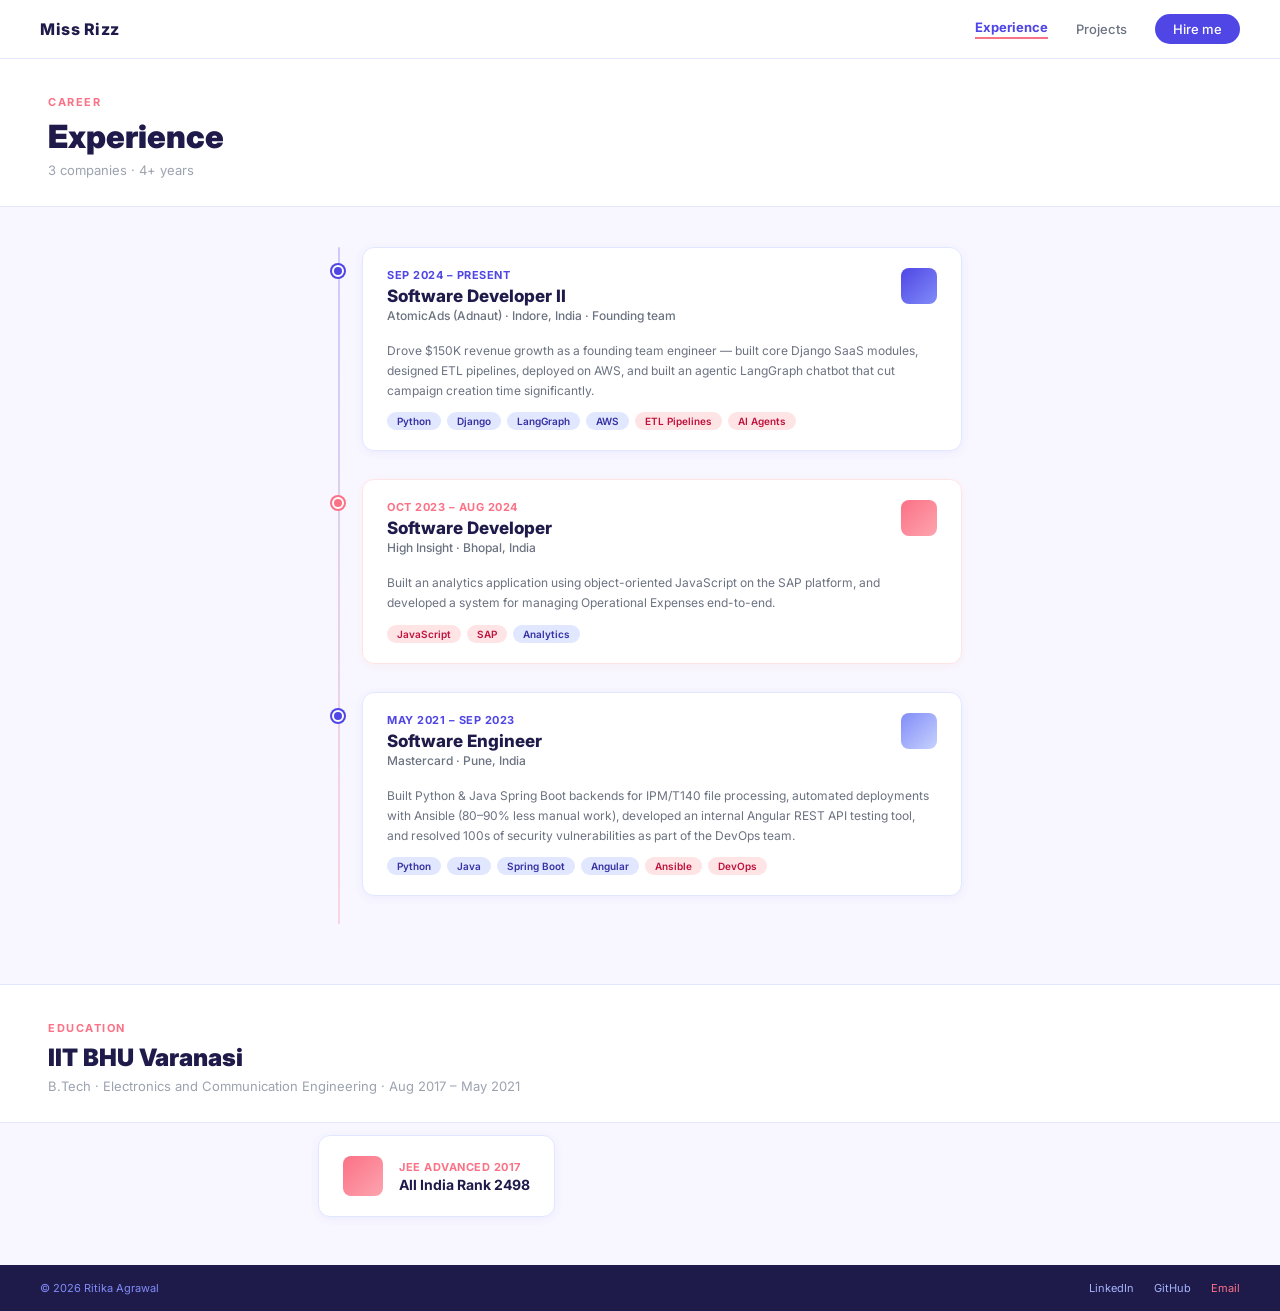
==== experience.html @ 2d6b8230 "Initial portfolio — missrizz.info" ====
<!DOCTYPE html>
<html lang="en">
<head>
  <meta charset="UTF-8" />
  <meta name="viewport" content="width=device-width, initial-scale=1.0" />
  <title>Experience — Ritika Agrawal</title>
  <link rel="preconnect" href="https://fonts.googleapis.com" />
  <link rel="preconnect" href="https://fonts.gstatic.com" crossorigin />
  <link href="https://fonts.googleapis.com/css2?family=Inter:wght@400;500;600;700;800;900&display=swap" rel="stylesheet" />
  <link rel="stylesheet" href="https://unpkg.com/aos@2.3.4/dist/aos.css" />
  <link rel="stylesheet" href="assets/css/style.css" />
</head>
<body>

  <!-- NAV -->
  <nav class="nav">
    <a href="index.html" class="nav-logo">Miss Rizz</a>
    <div class="nav-links">
      <a href="experience.html" class="active">Experience</a>
      <a href="projects.html">Projects</a>
      <a href="mailto:agrawalritika1811@gmail.com" class="btn-hire">Hire me</a>
    </div>
  </nav>

  <!-- PAGE HEADER -->
  <div class="page-header" data-aos="fade-down" data-aos-duration="500">
    <div class="label">Career</div>
    <h1>Experience</h1>
    <p class="subtitle">3 companies · 4+ years</p>
  </div>

  <!-- TIMELINE -->
  <div class="timeline-wrap">
    <div class="timeline-line"></div>

    <!-- AtomicAds -->
    <div class="timeline-entry" data-aos="fade-up" data-aos-duration="500" data-aos-delay="0">
      <div class="timeline-dot-wrap">
        <div class="timeline-dot dot-indigo"></div>
      </div>
      <div class="timeline-card card-indigo">
        <div class="card-header-row">
          <div>
            <div class="card-year year-indigo">Sep 2024 – Present</div>
            <div class="card-title">Software Developer II</div>
            <div class="card-sub">AtomicAds (Adnaut) · Indore, India · Founding team</div>
          </div>
          <div class="card-logo" style="background: linear-gradient(135deg, #4f46e5, #818cf8);"></div>
        </div>
        <p class="card-desc">Drove $150K revenue growth as a founding team engineer — built core Django SaaS modules, designed ETL pipelines, deployed on AWS, and built an agentic LangGraph chatbot that cut campaign creation time significantly.</p>
        <div class="tags">
          <span class="tag tag-indigo">Python</span>
          <span class="tag tag-indigo">Django</span>
          <span class="tag tag-indigo">LangGraph</span>
          <span class="tag tag-indigo">AWS</span>
          <span class="tag tag-coral">ETL Pipelines</span>
          <span class="tag tag-coral">AI Agents</span>
        </div>
      </div>
    </div>

    <!-- High Insight -->
    <div class="timeline-entry" data-aos="fade-up" data-aos-duration="500" data-aos-delay="80">
      <div class="timeline-dot-wrap">
        <div class="timeline-dot dot-coral"></div>
      </div>
      <div class="timeline-card card-coral">
        <div class="card-header-row">
          <div>
            <div class="card-year year-coral">Oct 2023 – Aug 2024</div>
            <div class="card-title">Software Developer</div>
            <div class="card-sub">High Insight · Bhopal, India</div>
          </div>
          <div class="card-logo" style="background: linear-gradient(135deg, #fb7185, #fda4af);"></div>
        </div>
        <p class="card-desc">Built an analytics application using object-oriented JavaScript on the SAP platform, and developed a system for managing Operational Expenses end-to-end.</p>
        <div class="tags">
          <span class="tag tag-coral">JavaScript</span>
          <span class="tag tag-coral">SAP</span>
          <span class="tag tag-indigo">Analytics</span>
        </div>
      </div>
    </div>

    <!-- Mastercard -->
    <div class="timeline-entry fade-1" data-aos="fade-up" data-aos-duration="500" data-aos-delay="160">
      <div class="timeline-dot-wrap">
        <div class="timeline-dot dot-indigo"></div>
      </div>
      <div class="timeline-card card-indigo">
        <div class="card-header-row">
          <div>
            <div class="card-year year-indigo">May 2021 – Sep 2023</div>
            <div class="card-title">Software Engineer</div>
            <div class="card-sub">Mastercard · Pune, India</div>
          </div>
          <div class="card-logo" style="background: linear-gradient(135deg, #818cf8, #c7d2fe);"></div>
        </div>
        <p class="card-desc">Built Python & Java Spring Boot backends for IPM/T140 file processing, automated deployments with Ansible (80–90% less manual work), developed an internal Angular REST API testing tool, and resolved 100s of security vulnerabilities as part of the DevOps team.</p>
        <div class="tags">
          <span class="tag tag-indigo">Python</span>
          <span class="tag tag-indigo">Java</span>
          <span class="tag tag-indigo">Spring Boot</span>
          <span class="tag tag-indigo">Angular</span>
          <span class="tag tag-coral">Ansible</span>
          <span class="tag tag-coral">DevOps</span>
        </div>
      </div>
    </div>

  </div>

  <!-- EDUCATION -->
  <div class="page-header" style="margin-top:0; border-top: 1px solid var(--border);" data-aos="fade-up" data-aos-duration="500">
    <div class="label">Education</div>
    <h1 style="font-size:24px;">IIT BHU Varanasi</h1>
    <p class="subtitle">B.Tech · Electronics and Communication Engineering · Aug 2017 – May 2021</p>
  </div>
  <div style="padding: 12px 48px 48px; max-width: 740px; margin: 0 auto;">
    <div class="timeline-card card-indigo" style="display:inline-flex; gap:16px; align-items:center;" data-aos="fade-up" data-aos-duration="400">
      <div style="background: linear-gradient(135deg,#fb7185,#fda4af); width:40px; height:40px; border-radius:8px; flex-shrink:0;"></div>
      <div>
        <div class="card-year year-coral" style="margin-bottom:2px;">JEE Advanced 2017</div>
        <div style="font-size:14px; font-weight:700; color:var(--indigo-dark);">All India Rank 2498</div>
      </div>
    </div>
  </div>

  <!-- FOOTER -->
  <footer class="footer">
    <span class="footer-copy">© 2026 Ritika Agrawal</span>
    <div class="footer-links">
      <a href="https://www.linkedin.com/in/ms-ritika-agrawal/" target="_blank" rel="noopener">LinkedIn</a>
      <a href="https://github.com/miss-rizz" target="_blank" rel="noopener">GitHub</a>
      <a href="mailto:agrawalritika1811@gmail.com" class="email">Email</a>
    </div>
  </footer>

  <script src="https://unpkg.com/aos@2.3.4/dist/aos.js"></script>
  <script>AOS.init({ once: true });</script>
</body>
</html>
---- assets/css/style.css ----
:root {
  --indigo:       #4f46e5;
  --indigo-dark:  #1e1b4b;
  --indigo-mid:   #818cf8;
  --indigo-light: #e0e7ff;
  --coral:        #fb7185;
  --coral-light:  #ffe4e6;
  --bg:           #f8f7ff;
  --text:         #1e1b4b;
  --muted:        #6b7280;
  --border:       #e0e7ff;
}

*, *::before, *::after { box-sizing: border-box; margin: 0; padding: 0; }

html, body {
  height: 100%;
  font-family: 'Inter', sans-serif;
  background: var(--bg);
  color: var(--text);
  -webkit-font-smoothing: antialiased;
}

a { text-decoration: none; color: inherit; }

/* NAV */
.nav {
  position: sticky;
  top: 0;
  z-index: 100;
  background: #fff;
  border-bottom: 1px solid var(--border);
  padding: 14px 40px;
  display: flex;
  align-items: center;
  justify-content: space-between;
}

.nav-logo {
  font-size: 16px;
  font-weight: 800;
  color: var(--indigo-dark);
  letter-spacing: 0.5px;
}

.nav-links {
  display: flex;
  align-items: center;
  gap: 28px;
}

.nav-links a {
  font-size: 13px;
  font-weight: 500;
  color: var(--muted);
  transition: color 0.2s;
}

.nav-links a:hover { color: var(--indigo); }

.nav-links a.active {
  color: var(--indigo);
  font-weight: 700;
  border-bottom: 2px solid var(--coral);
  padding-bottom: 2px;
}

.btn-hire {
  background: var(--indigo);
  color: #fff !important;
  border-radius: 20px;
  padding: 7px 18px;
  font-size: 12px;
  font-weight: 600;
  transition: opacity 0.2s;
}

.btn-hire:hover { opacity: 0.85; }

/* FOOTER */
.footer {
  background: var(--indigo-dark);
  padding: 16px 40px;
  display: flex;
  align-items: center;
  gap: 16px;
}

.footer-copy {
  font-size: 11px;
  color: var(--indigo-mid);
  flex: 1;
}

.footer-links {
  display: flex;
  gap: 20px;
}

.footer-links a {
  font-size: 11px;
  color: #a5b4fc;
  transition: color 0.2s;
}

.footer-links a:hover { color: #fff; }

.footer-links a.email { color: var(--coral); }
.footer-links a.email:hover { color: #fda4af; }

/* BUTTONS */
.btn-primary {
  display: inline-block;
  background: var(--indigo);
  color: #fff;
  border-radius: 8px;
  padding: 10px 22px;
  font-size: 13px;
  font-weight: 700;
  transition: opacity 0.2s;
}

.btn-primary:hover { opacity: 0.85; }

.btn-outline {
  display: inline-block;
  background: #fff;
  color: var(--indigo);
  border: 2px solid var(--indigo);
  border-radius: 8px;
  padding: 10px 22px;
  font-size: 13px;
  font-weight: 700;
  transition: background 0.2s, color 0.2s;
}

.btn-outline:hover {
  background: var(--indigo);
  color: #fff;
}

/* TIMELINE PAGES */
.page-header {
  background: #fff;
  padding: 36px 48px 28px;
  border-bottom: 1px solid var(--border);
}

.page-header .label {
  font-size: 11px;
  font-weight: 700;
  color: var(--coral);
  letter-spacing: 1.5px;
  margin-bottom: 8px;
  text-transform: uppercase;
}

.page-header h1 {
  font-size: 32px;
  font-weight: 900;
  color: var(--indigo-dark);
  margin-bottom: 6px;
}

.page-header .subtitle {
  font-size: 13px;
  color: #9ca3af;
}

.timeline-wrap {
  max-width: 740px;
  margin: 0 auto;
  padding: 40px 48px 60px;
  position: relative;
}

.timeline-line {
  position: absolute;
  left: 68px;
  top: 40px;
  bottom: 60px;
  width: 2px;
  background: linear-gradient(180deg, var(--indigo), var(--coral));
  opacity: 0.25;
  border-radius: 2px;
}

.timeline-entry {
  display: flex;
  gap: 24px;
  margin-bottom: 28px;
  align-items: flex-start;
}

.timeline-dot-wrap {
  min-width: 20px;
  padding-top: 18px;
  position: relative;
  flex-shrink: 0;
}

.timeline-dot {
  width: 12px;
  height: 12px;
  border-radius: 50%;
  border: 2px solid #fff;
  position: absolute;
  right: -6px;
  top: 18px;
}

.dot-indigo { background: var(--indigo); box-shadow: 0 0 0 2px var(--indigo); }
.dot-coral  { background: var(--coral);  box-shadow: 0 0 0 2px var(--coral);  }

.timeline-card {
  background: #fff;
  border-radius: 12px;
  padding: 20px 24px;
  flex: 1;
  transition: box-shadow 0.2s;
}

.timeline-card:hover { box-shadow: 0 4px 20px rgba(79, 70, 229, 0.12); }

.card-indigo {
  border: 1px solid var(--indigo-light);
  box-shadow: 0 2px 10px rgba(79, 70, 229, 0.07);
}

.card-coral {
  border: 1px solid var(--coral-light);
  box-shadow: 0 2px 10px rgba(251, 113, 133, 0.07);
}

.card-year {
  font-size: 11px;
  font-weight: 700;
  letter-spacing: 0.5px;
  margin-bottom: 4px;
  text-transform: uppercase;
}

.year-indigo { color: var(--indigo); }
.year-coral  { color: var(--coral); }

.card-title {
  font-size: 17px;
  font-weight: 800;
  color: var(--indigo-dark);
  margin-bottom: 2px;
}

.card-sub {
  font-size: 12px;
  color: var(--muted);
  font-weight: 500;
  margin-bottom: 10px;
}

.card-desc {
  font-size: 12px;
  color: var(--muted);
  line-height: 1.65;
  margin-bottom: 12px;
}

.card-header-row {
  display: flex;
  justify-content: space-between;
  align-items: flex-start;
  margin-bottom: 8px;
}

.card-logo {
  width: 36px;
  height: 36px;
  border-radius: 8px;
  flex-shrink: 0;
}

.card-link-btn {
  width: 32px;
  height: 32px;
  border-radius: 8px;
  display: flex;
  align-items: center;
  justify-content: center;
  font-size: 15px;
  flex-shrink: 0;
  transition: opacity 0.2s;
}

.card-link-btn:hover { opacity: 0.7; }

.link-indigo { background: var(--indigo-light); color: var(--indigo); }
.link-coral  { background: var(--coral-light);  color: var(--coral);  }

/* TAGS */
.tags {
  display: flex;
  flex-wrap: wrap;
  gap: 6px;
  margin-top: 10px;
}

.tag {
  border-radius: 12px;
  padding: 3px 10px;
  font-size: 10px;
  font-weight: 600;
}

.tag-indigo { background: var(--indigo-light); color: #3730a3; }
.tag-coral  { background: var(--coral-light);  color: #be123c; }

/* FADED older entries */
.fade-1 { opacity: 0.65; }
.fade-2 { opacity: 0.4;  }

/* RESPONSIVE */
@media (max-width: 768px) {
  .nav { padding: 12px 20px; }
  .nav-links a:not(.btn-hire) { display: none; }

  .timeline-wrap { padding: 28px 20px 48px; }
  .timeline-line { left: 28px; }
  .page-header { padding: 24px 20px 20px; }
  .footer { padding: 14px 20px; }
}
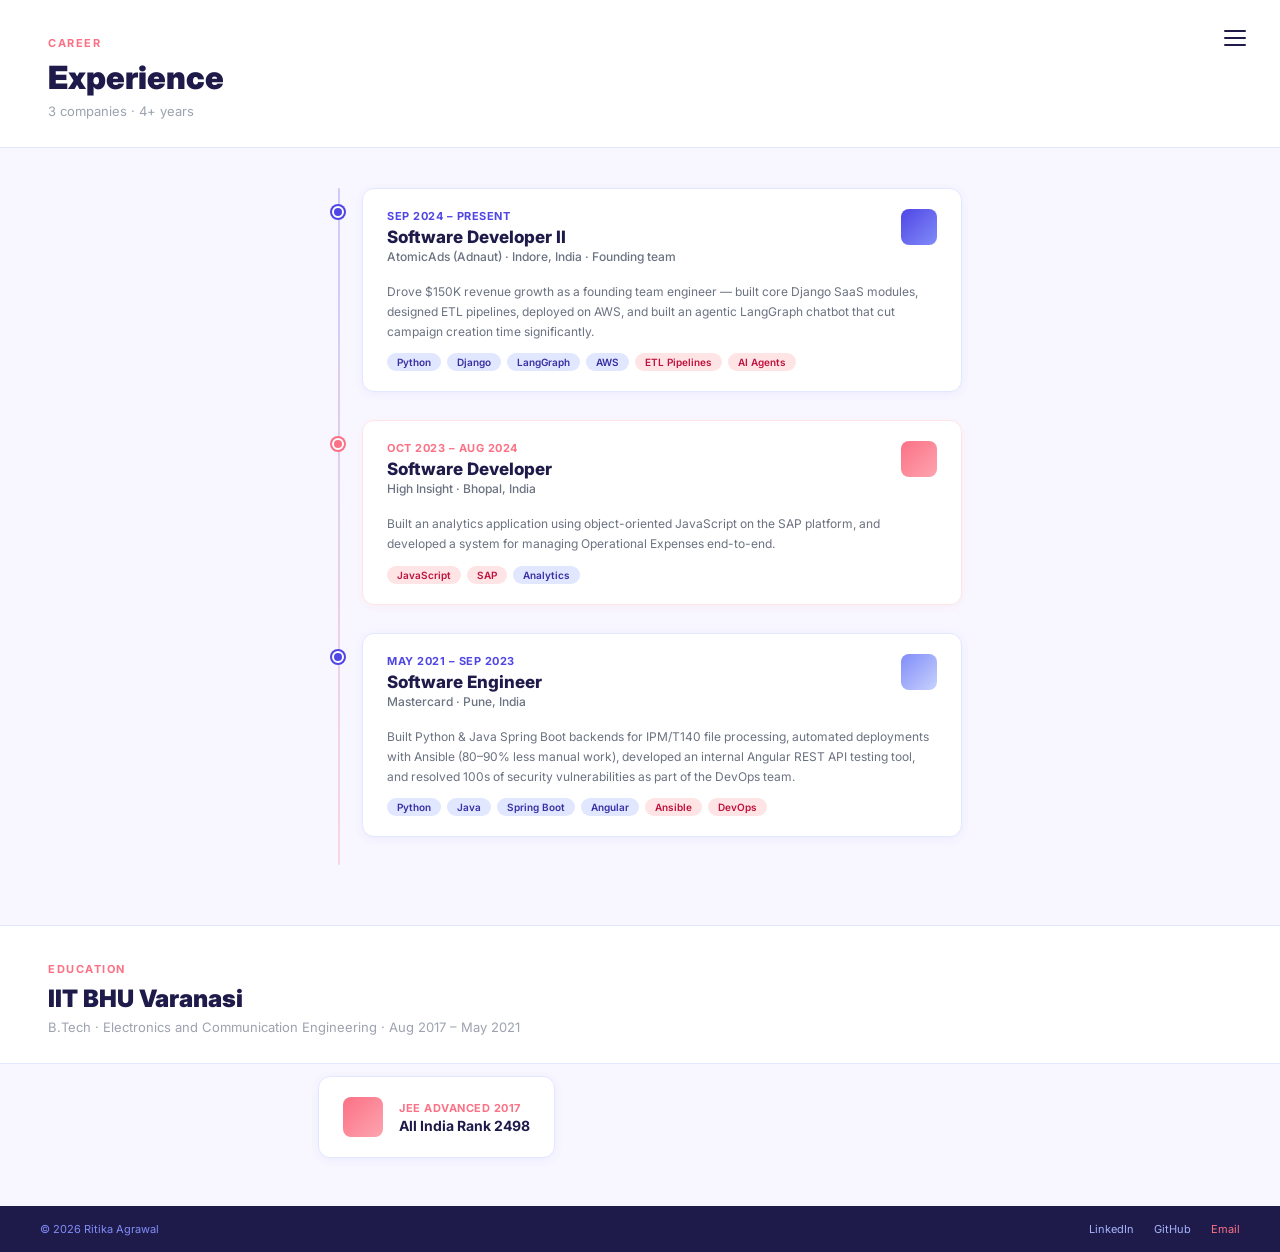
==== commit 6e119cd7: "designing changes 1" ====
--- a/experience.html
+++ b/experience.html
@@ -12,15 +12,21 @@
 </head>
 <body>
 
-  <!-- NAV -->
-  <nav class="nav">
-    <a href="index.html" class="nav-logo">Miss Rizz</a>
-    <div class="nav-links">
+  <!-- HAMBURGER -->
+  <button class="hamburger" id="hamburger" aria-label="Menu">
+    <span></span><span></span><span></span>
+  </button>
+
+  <!-- NAV PANEL -->
+  <div class="nav-overlay" id="navOverlay">
+    <div class="nav-backdrop" id="navBackdrop"></div>
+    <nav class="nav-panel">
+      <a href="index.html">Home</a>
       <a href="experience.html" class="active">Experience</a>
       <a href="projects.html">Projects</a>
       <a href="mailto:agrawalritika1811@gmail.com" class="btn-hire">Hire me</a>
-    </div>
-  </nav>
+    </nav>
+  </div>
 
   <!-- PAGE HEADER -->
   <div class="page-header" data-aos="fade-down" data-aos-duration="500">
@@ -137,6 +143,13 @@
   </footer>
 
   <script src="https://unpkg.com/aos@2.3.4/dist/aos.js"></script>
-  <script>AOS.init({ once: true });</script>
+  <script>
+    AOS.init({ once: true });
+    const hamburger = document.getElementById('hamburger');
+    const navOverlay = document.getElementById('navOverlay');
+    const navBackdrop = document.getElementById('navBackdrop');
+    hamburger.addEventListener('click', () => navOverlay.classList.toggle('open'));
+    navBackdrop.addEventListener('click', () => navOverlay.classList.remove('open'));
+  </script>
 </body>
 </html>
--- a/assets/css/style.css
+++ b/assets/css/style.css
@@ -23,55 +23,91 @@
 
 a { text-decoration: none; color: inherit; }
 
-/* NAV */
-.nav {
-  position: sticky;
+/* HAMBURGER */
+.hamburger {
+  position: fixed;
+  top: 20px;
+  right: 24px;
+  z-index: 300;
+  width: 36px;
+  height: 36px;
+  display: flex;
+  flex-direction: column;
+  justify-content: center;
+  gap: 5px;
+  cursor: pointer;
+  background: none;
+  border: none;
+  padding: 4px;
+}
+
+.hamburger span {
+  display: block;
+  height: 2px;
+  width: 22px;
+  background: var(--indigo-dark);
+  border-radius: 2px;
+}
+
+/* NAV OVERLAY */
+.nav-overlay {
+  position: fixed;
+  inset: 0;
+  z-index: 200;
+  opacity: 0;
+  pointer-events: none;
+  transition: opacity 0.35s ease;
+}
+
+.nav-overlay.open {
+  opacity: 1;
+  pointer-events: all;
+}
+
+.nav-backdrop {
+  position: absolute;
+  inset: 0;
+  background: rgba(30, 27, 75, 0.18);
+}
+
+.nav-panel {
+  position: absolute;
   top: 0;
-  z-index: 100;
+  right: 0;
+  height: 100%;
+  width: 260px;
   background: #fff;
-  border-bottom: 1px solid var(--border);
-  padding: 14px 40px;
-  display: flex;
-  align-items: center;
-  justify-content: space-between;
-}
-
-.nav-logo {
-  font-size: 16px;
-  font-weight: 800;
+  display: flex;
+  flex-direction: column;
+  justify-content: center;
+  padding: 48px 40px;
+  gap: 28px;
+}
+
+.nav-panel a {
+  font-size: 20px;
+  font-weight: 700;
   color: var(--indigo-dark);
-  letter-spacing: 0.5px;
-}
-
-.nav-links {
-  display: flex;
-  align-items: center;
-  gap: 28px;
-}
-
-.nav-links a {
-  font-size: 13px;
-  font-weight: 500;
-  color: var(--muted);
   transition: color 0.2s;
 }
 
-.nav-links a:hover { color: var(--indigo); }
-
-.nav-links a.active {
+.nav-panel a:hover { color: var(--indigo); }
+
+.nav-panel a.active {
   color: var(--indigo);
-  font-weight: 700;
   border-bottom: 2px solid var(--coral);
   padding-bottom: 2px;
+  width: fit-content;
 }
 
 .btn-hire {
+  font-size: 13px !important;
+  font-weight: 700 !important;
   background: var(--indigo);
   color: #fff !important;
   border-radius: 20px;
-  padding: 7px 18px;
-  font-size: 12px;
-  font-weight: 600;
+  padding: 10px 22px !important;
+  width: fit-content;
   transition: opacity 0.2s;
 }
 
@@ -319,8 +355,6 @@
 
 /* RESPONSIVE */
 @media (max-width: 768px) {
-  .nav { padding: 12px 20px; }
-  .nav-links a:not(.btn-hire) { display: none; }
 
   .timeline-wrap { padding: 28px 20px 48px; }
   .timeline-line { left: 28px; }
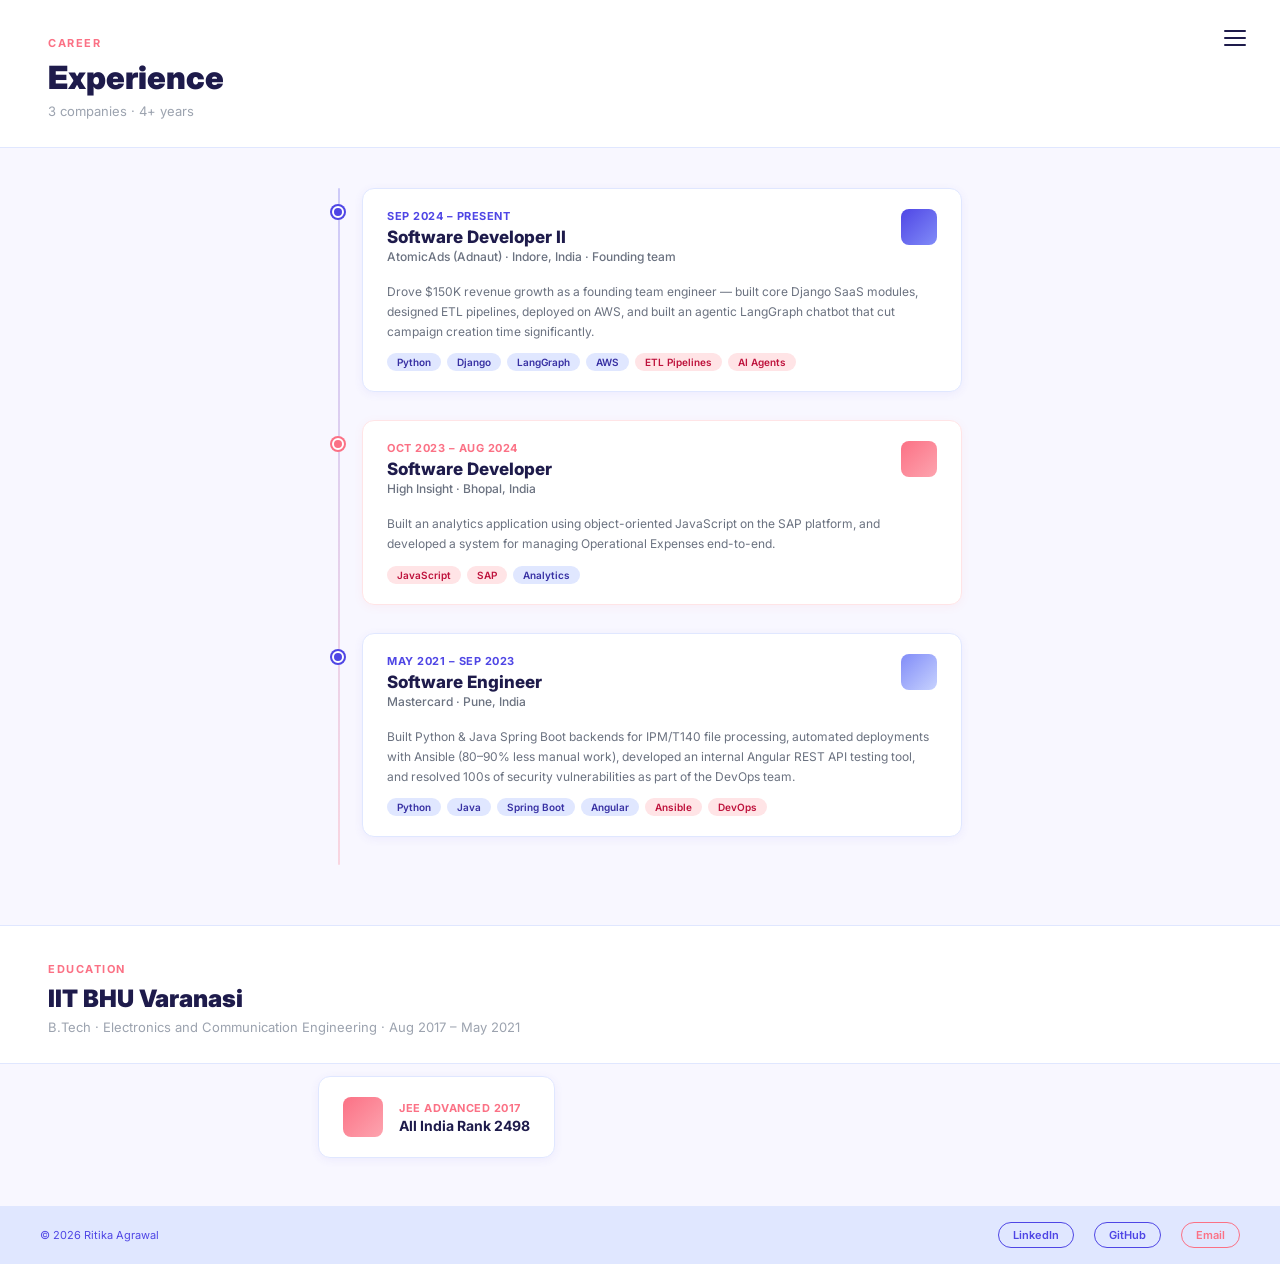
==== commit 555da250: "Designer upgrade part 2" ====
--- a/experience.html
+++ b/experience.html
@@ -21,7 +21,7 @@
   <div class="nav-overlay" id="navOverlay">
     <div class="nav-backdrop" id="navBackdrop"></div>
     <nav class="nav-panel">
-      <a href="index.html">Home</a>
+      <a href="/">Home</a>
       <a href="experience.html" class="active">Experience</a>
       <a href="projects.html">Projects</a>
       <a href="mailto:agrawalritika1811@gmail.com" class="btn-hire">Hire me</a>
--- a/assets/css/style.css
+++ b/assets/css/style.css
@@ -115,7 +115,7 @@
 
 /* FOOTER */
 .footer {
-  background: var(--indigo-dark);
+  background: var(--indigo-light);
   padding: 16px 40px;
   display: flex;
   align-items: center;
@@ -124,7 +124,7 @@
 
 .footer-copy {
   font-size: 11px;
-  color: var(--indigo-mid);
+  color: var(--indigo);
   flex: 1;
 }
 
@@ -135,14 +135,28 @@
 
 .footer-links a {
   font-size: 11px;
-  color: #a5b4fc;
-  transition: color 0.2s;
-}
-
-.footer-links a:hover { color: #fff; }
-
-.footer-links a.email { color: var(--coral); }
-.footer-links a.email:hover { color: #fda4af; }
+  font-weight: 600;
+  color: var(--indigo);
+  border: 1.5px solid var(--indigo);
+  border-radius: 20px;
+  padding: 5px 14px;
+  transition: background 0.2s, color 0.2s;
+}
+
+.footer-links a:hover {
+  background: var(--indigo);
+  color: #fff;
+}
+
+.footer-links a.email {
+  color: var(--coral);
+  border-color: var(--coral);
+}
+
+.footer-links a.email:hover {
+  background: var(--coral);
+  color: #fff;
+}
 
 /* BUTTONS */
 .btn-primary {
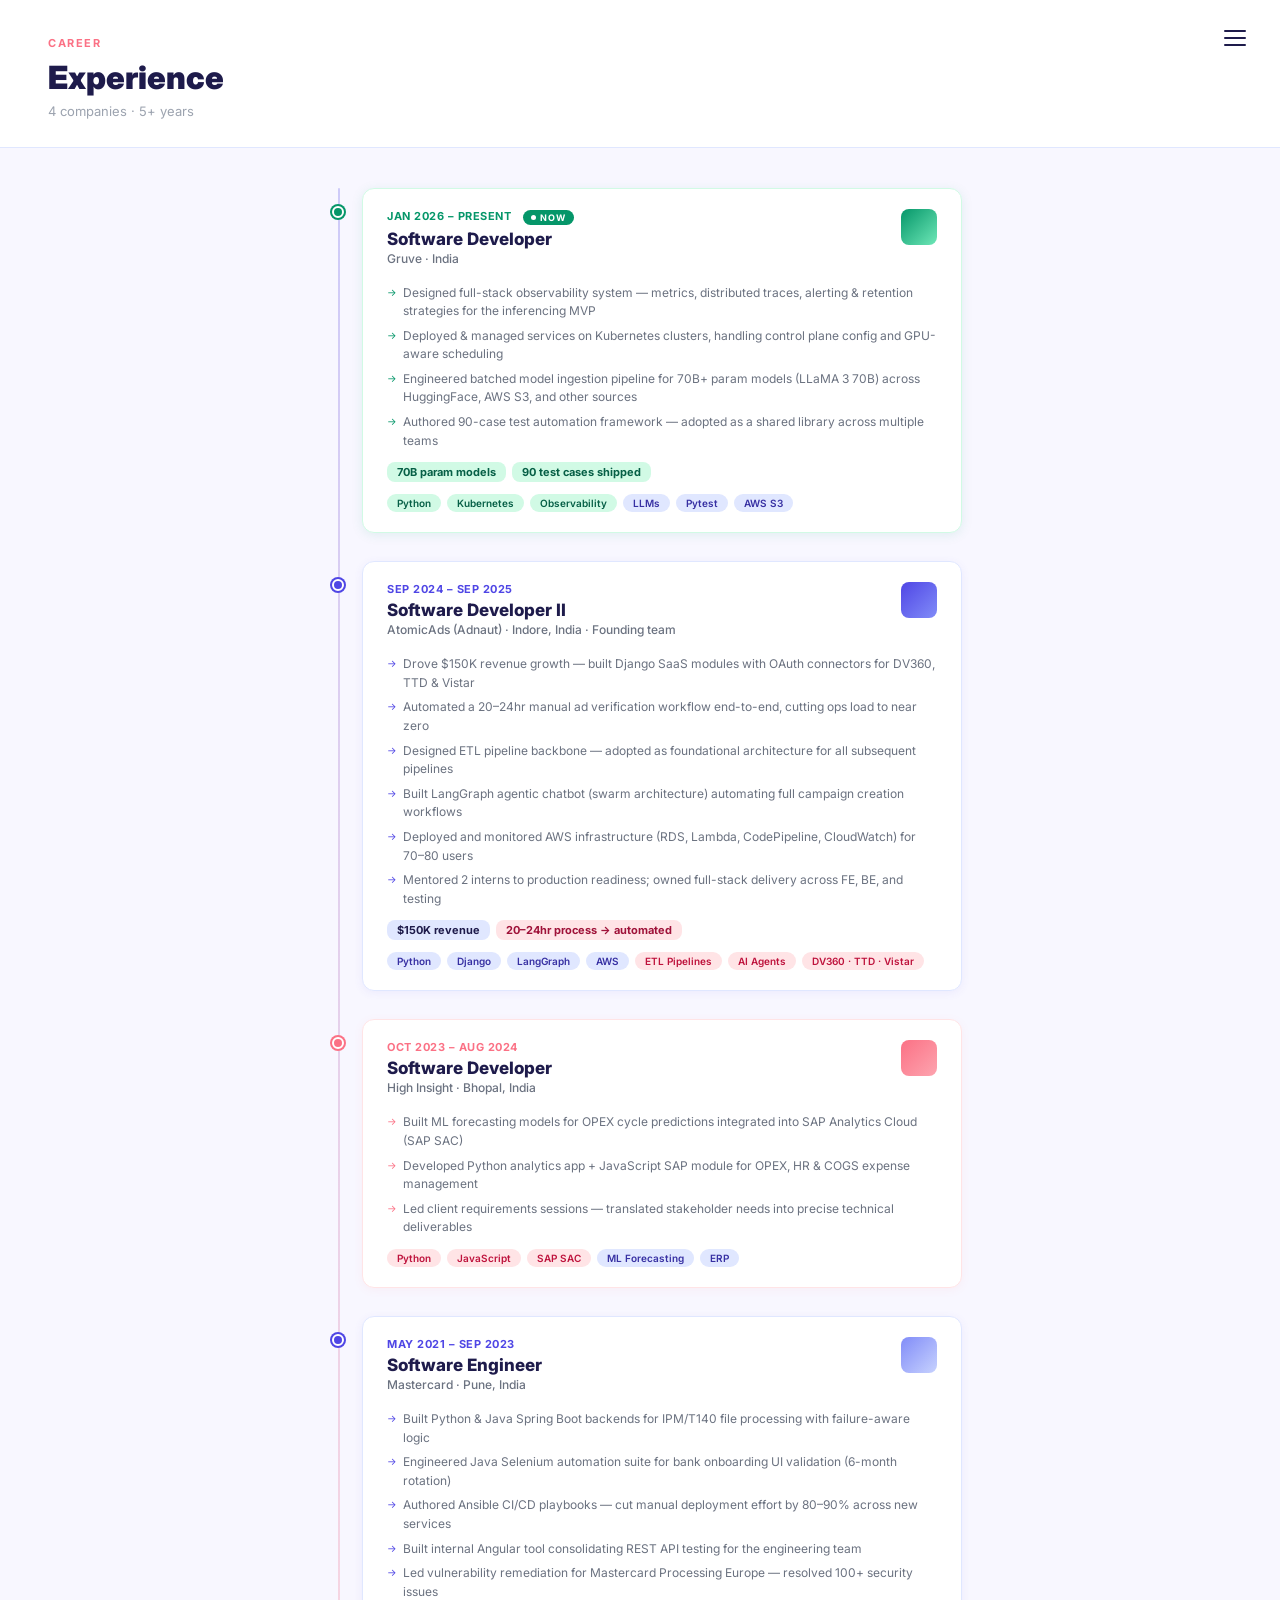
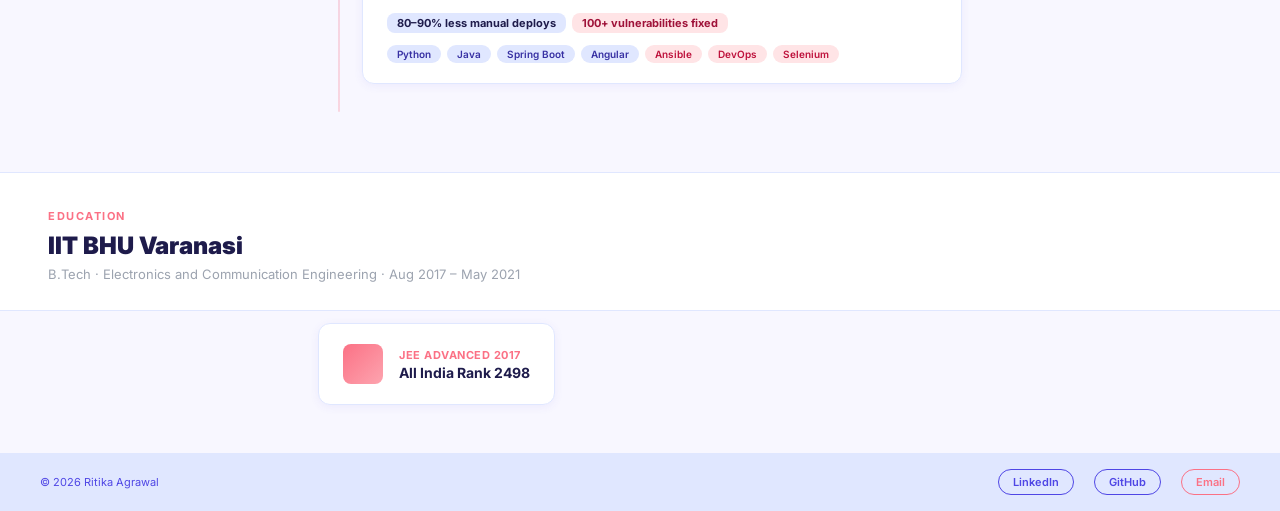
==== commit 88b9224e: "experience update" ====
--- a/experience.html
+++ b/experience.html
@@ -4,6 +4,7 @@
   <meta charset="UTF-8" />
   <meta name="viewport" content="width=device-width, initial-scale=1.0" />
   <title>Experience — Ritika Agrawal</title>
+  <link rel="icon" type="image/png" href="assets/img/ra_logo_t.png" />
   <link rel="preconnect" href="https://fonts.googleapis.com" />
   <link rel="preconnect" href="https://fonts.gstatic.com" crossorigin />
   <link href="https://fonts.googleapis.com/css2?family=Inter:wght@400;500;600;700;800;900&display=swap" rel="stylesheet" />
@@ -32,28 +33,77 @@
   <div class="page-header" data-aos="fade-down" data-aos-duration="500">
     <div class="label">Career</div>
     <h1>Experience</h1>
-    <p class="subtitle">3 companies · 4+ years</p>
+    <p class="subtitle">4 companies · 5+ years</p>
   </div>
 
   <!-- TIMELINE -->
   <div class="timeline-wrap">
     <div class="timeline-line"></div>
 
+    <!-- Gruve — CURRENT -->
+    <div class="timeline-entry" data-aos="fade-up" data-aos-duration="500" data-aos-delay="0">
+      <div class="timeline-dot-wrap">
+        <div class="timeline-dot dot-emerald"></div>
+      </div>
+      <div class="timeline-card card-emerald">
+        <div class="card-header-row">
+          <div>
+            <div class="card-year year-emerald">
+              Jan 2026 – Present
+              <span class="now-badge"><span class="now-dot"></span>Now</span>
+            </div>
+            <div class="card-title">Software Developer</div>
+            <div class="card-sub">Gruve · India</div>
+          </div>
+          <div class="card-logo" style="background: linear-gradient(135deg, #059669, #6ee7b7);"></div>
+        </div>
+        <ul class="card-bullets">
+          <li>Designed full-stack observability system — metrics, distributed traces, alerting &amp; retention strategies for the inferencing MVP</li>
+          <li>Deployed &amp; managed services on Kubernetes clusters, handling control plane config and GPU-aware scheduling</li>
+          <li>Engineered batched model ingestion pipeline for 70B+ param models (LLaMA 3 70B) across HuggingFace, AWS S3, and other sources</li>
+          <li>Authored 90-case test automation framework — adopted as a shared library across multiple teams</li>
+        </ul>
+        <div class="stat-chips">
+          <span class="stat-chip stat-chip-emerald">70B param models</span>
+          <span class="stat-chip stat-chip-emerald">90 test cases shipped</span>
+        </div>
+        <div class="tags">
+          <span class="tag tag-emerald">Python</span>
+          <span class="tag tag-emerald">Kubernetes</span>
+          <span class="tag tag-emerald">Observability</span>
+          <span class="tag tag-indigo">LLMs</span>
+          <span class="tag tag-indigo">Pytest</span>
+          <span class="tag tag-indigo">AWS S3</span>
+        </div>
+      </div>
+    </div>
+
     <!-- AtomicAds -->
-    <div class="timeline-entry" data-aos="fade-up" data-aos-duration="500" data-aos-delay="0">
+    <div class="timeline-entry" data-aos="fade-up" data-aos-duration="500" data-aos-delay="60">
       <div class="timeline-dot-wrap">
         <div class="timeline-dot dot-indigo"></div>
       </div>
       <div class="timeline-card card-indigo">
         <div class="card-header-row">
           <div>
-            <div class="card-year year-indigo">Sep 2024 – Present</div>
+            <div class="card-year year-indigo">Sep 2024 – Sep 2025</div>
             <div class="card-title">Software Developer II</div>
             <div class="card-sub">AtomicAds (Adnaut) · Indore, India · Founding team</div>
           </div>
           <div class="card-logo" style="background: linear-gradient(135deg, #4f46e5, #818cf8);"></div>
         </div>
-        <p class="card-desc">Drove $150K revenue growth as a founding team engineer — built core Django SaaS modules, designed ETL pipelines, deployed on AWS, and built an agentic LangGraph chatbot that cut campaign creation time significantly.</p>
+        <ul class="card-bullets">
+          <li>Drove $150K revenue growth — built Django SaaS modules with OAuth connectors for DV360, TTD &amp; Vistar</li>
+          <li>Automated a 20–24hr manual ad verification workflow end-to-end, cutting ops load to near zero</li>
+          <li>Designed ETL pipeline backbone — adopted as foundational architecture for all subsequent pipelines</li>
+          <li>Built LangGraph agentic chatbot (swarm architecture) automating full campaign creation workflows</li>
+          <li>Deployed and monitored AWS infrastructure (RDS, Lambda, CodePipeline, CloudWatch) for 70–80 users</li>
+          <li>Mentored 2 interns to production readiness; owned full-stack delivery across FE, BE, and testing</li>
+        </ul>
+        <div class="stat-chips">
+          <span class="stat-chip">$150K revenue</span>
+          <span class="stat-chip stat-chip-coral">20–24hr process → automated</span>
+        </div>
         <div class="tags">
           <span class="tag tag-indigo">Python</span>
           <span class="tag tag-indigo">Django</span>
@@ -61,12 +111,13 @@
           <span class="tag tag-indigo">AWS</span>
           <span class="tag tag-coral">ETL Pipelines</span>
           <span class="tag tag-coral">AI Agents</span>
+          <span class="tag tag-coral">DV360 · TTD · Vistar</span>
         </div>
       </div>
     </div>
 
     <!-- High Insight -->
-    <div class="timeline-entry" data-aos="fade-up" data-aos-duration="500" data-aos-delay="80">
+    <div class="timeline-entry" data-aos="fade-up" data-aos-duration="500" data-aos-delay="120">
       <div class="timeline-dot-wrap">
         <div class="timeline-dot dot-coral"></div>
       </div>
@@ -79,17 +130,23 @@
           </div>
           <div class="card-logo" style="background: linear-gradient(135deg, #fb7185, #fda4af);"></div>
         </div>
-        <p class="card-desc">Built an analytics application using object-oriented JavaScript on the SAP platform, and developed a system for managing Operational Expenses end-to-end.</p>
-        <div class="tags">
+        <ul class="card-bullets">
+          <li>Built ML forecasting models for OPEX cycle predictions integrated into SAP Analytics Cloud (SAP SAC)</li>
+          <li>Developed Python analytics app + JavaScript SAP module for OPEX, HR &amp; COGS expense management</li>
+          <li>Led client requirements sessions — translated stakeholder needs into precise technical deliverables</li>
+        </ul>
+        <div class="tags">
+          <span class="tag tag-coral">Python</span>
           <span class="tag tag-coral">JavaScript</span>
-          <span class="tag tag-coral">SAP</span>
-          <span class="tag tag-indigo">Analytics</span>
+          <span class="tag tag-coral">SAP SAC</span>
+          <span class="tag tag-indigo">ML Forecasting</span>
+          <span class="tag tag-indigo">ERP</span>
         </div>
       </div>
     </div>
 
     <!-- Mastercard -->
-    <div class="timeline-entry fade-1" data-aos="fade-up" data-aos-duration="500" data-aos-delay="160">
+    <div class="timeline-entry fade-1" data-aos="fade-up" data-aos-duration="500" data-aos-delay="180">
       <div class="timeline-dot-wrap">
         <div class="timeline-dot dot-indigo"></div>
       </div>
@@ -102,7 +159,17 @@
           </div>
           <div class="card-logo" style="background: linear-gradient(135deg, #818cf8, #c7d2fe);"></div>
         </div>
-        <p class="card-desc">Built Python & Java Spring Boot backends for IPM/T140 file processing, automated deployments with Ansible (80–90% less manual work), developed an internal Angular REST API testing tool, and resolved 100s of security vulnerabilities as part of the DevOps team.</p>
+        <ul class="card-bullets">
+          <li>Built Python &amp; Java Spring Boot backends for IPM/T140 file processing with failure-aware logic</li>
+          <li>Engineered Java Selenium automation suite for bank onboarding UI validation (6-month rotation)</li>
+          <li>Authored Ansible CI/CD playbooks — cut manual deployment effort by 80–90% across new services</li>
+          <li>Built internal Angular tool consolidating REST API testing for the engineering team</li>
+          <li>Led vulnerability remediation for Mastercard Processing Europe — resolved 100+ security issues</li>
+        </ul>
+        <div class="stat-chips">
+          <span class="stat-chip">80–90% less manual deploys</span>
+          <span class="stat-chip stat-chip-coral">100+ vulnerabilities fixed</span>
+        </div>
         <div class="tags">
           <span class="tag tag-indigo">Python</span>
           <span class="tag tag-indigo">Java</span>
@@ -110,6 +177,7 @@
           <span class="tag tag-indigo">Angular</span>
           <span class="tag tag-coral">Ansible</span>
           <span class="tag tag-coral">DevOps</span>
+          <span class="tag tag-coral">Selenium</span>
         </div>
       </div>
     </div>
--- a/assets/css/style.css
+++ b/assets/css/style.css
@@ -1,14 +1,17 @@
 :root {
-  --indigo:       #4f46e5;
-  --indigo-dark:  #1e1b4b;
-  --indigo-mid:   #818cf8;
-  --indigo-light: #e0e7ff;
-  --coral:        #fb7185;
-  --coral-light:  #ffe4e6;
-  --bg:           #f8f7ff;
-  --text:         #1e1b4b;
-  --muted:        #6b7280;
-  --border:       #e0e7ff;
+  --indigo:        #4f46e5;
+  --indigo-dark:   #1e1b4b;
+  --indigo-mid:    #818cf8;
+  --indigo-light:  #e0e7ff;
+  --coral:         #fb7185;
+  --coral-light:   #ffe4e6;
+  --emerald:       #059669;
+  --emerald-dark:  #064e3b;
+  --emerald-light: #d1fae5;
+  --bg:            #f8f7ff;
+  --text:          #1e1b4b;
+  --muted:         #6b7280;
+  --border:        #e0e7ff;
 }
 
 *, *::before, *::after { box-sizing: border-box; margin: 0; padding: 0; }
@@ -363,9 +366,96 @@
 .tag-indigo { background: var(--indigo-light); color: #3730a3; }
 .tag-coral  { background: var(--coral-light);  color: #be123c; }
 
+/* Emerald (current role) */
+.dot-emerald  { background: var(--emerald); box-shadow: 0 0 0 2px var(--emerald); }
+.card-emerald { border: 1px solid var(--emerald-light); box-shadow: 0 2px 12px rgba(5, 150, 105, 0.10); }
+.year-emerald { color: var(--emerald); }
+.tag-emerald  { background: var(--emerald-light); color: #065f46; }
+.link-emerald { background: var(--emerald-light); color: var(--emerald); }
+
+/* NOW badge */
+.now-badge {
+  display: inline-flex;
+  align-items: center;
+  gap: 4px;
+  background: var(--emerald);
+  color: #fff;
+  font-size: 9px;
+  font-weight: 700;
+  letter-spacing: 1px;
+  text-transform: uppercase;
+  border-radius: 20px;
+  padding: 2px 8px;
+  margin-left: 8px;
+  vertical-align: middle;
+}
+
+.now-dot {
+  width: 5px;
+  height: 5px;
+  border-radius: 50%;
+  background: #fff;
+  animation: pulse-dot 1.5s ease infinite;
+}
+
+@keyframes pulse-dot {
+  0%, 100% { opacity: 1; }
+  50%       { opacity: 0.35; }
+}
+
+/* Card bullet list */
+.card-bullets {
+  list-style: none;
+  margin: 0 0 12px;
+  padding: 0;
+  display: flex;
+  flex-direction: column;
+  gap: 6px;
+}
+
+.card-bullets li {
+  font-size: 12px;
+  color: var(--muted);
+  line-height: 1.55;
+  padding-left: 16px;
+  position: relative;
+}
+
+.card-bullets li::before {
+  content: '→';
+  position: absolute;
+  left: 0;
+  color: var(--indigo);
+  font-size: 10px;
+  top: 1px;
+}
+
+.card-emerald .card-bullets li::before { color: var(--emerald); }
+.card-coral   .card-bullets li::before { color: var(--coral); }
+
+/* Stat chips */
+.stat-chips {
+  display: flex;
+  flex-wrap: wrap;
+  gap: 6px;
+  margin-bottom: 12px;
+}
+
+.stat-chip {
+  background: var(--indigo-light);
+  color: var(--indigo-dark);
+  border-radius: 8px;
+  padding: 3px 10px;
+  font-size: 11px;
+  font-weight: 700;
+}
+
+.stat-chip-coral   { background: var(--coral-light);   color: #9f1239; }
+.stat-chip-emerald { background: var(--emerald-light); color: #065f46; }
+
 /* FADED older entries */
-.fade-1 { opacity: 0.65; }
-.fade-2 { opacity: 0.4;  }
+.fade-1 { opacity: 0.75; }
+.fade-2 { opacity: 0.5;  }
 
 /* RESPONSIVE */
 @media (max-width: 768px) {
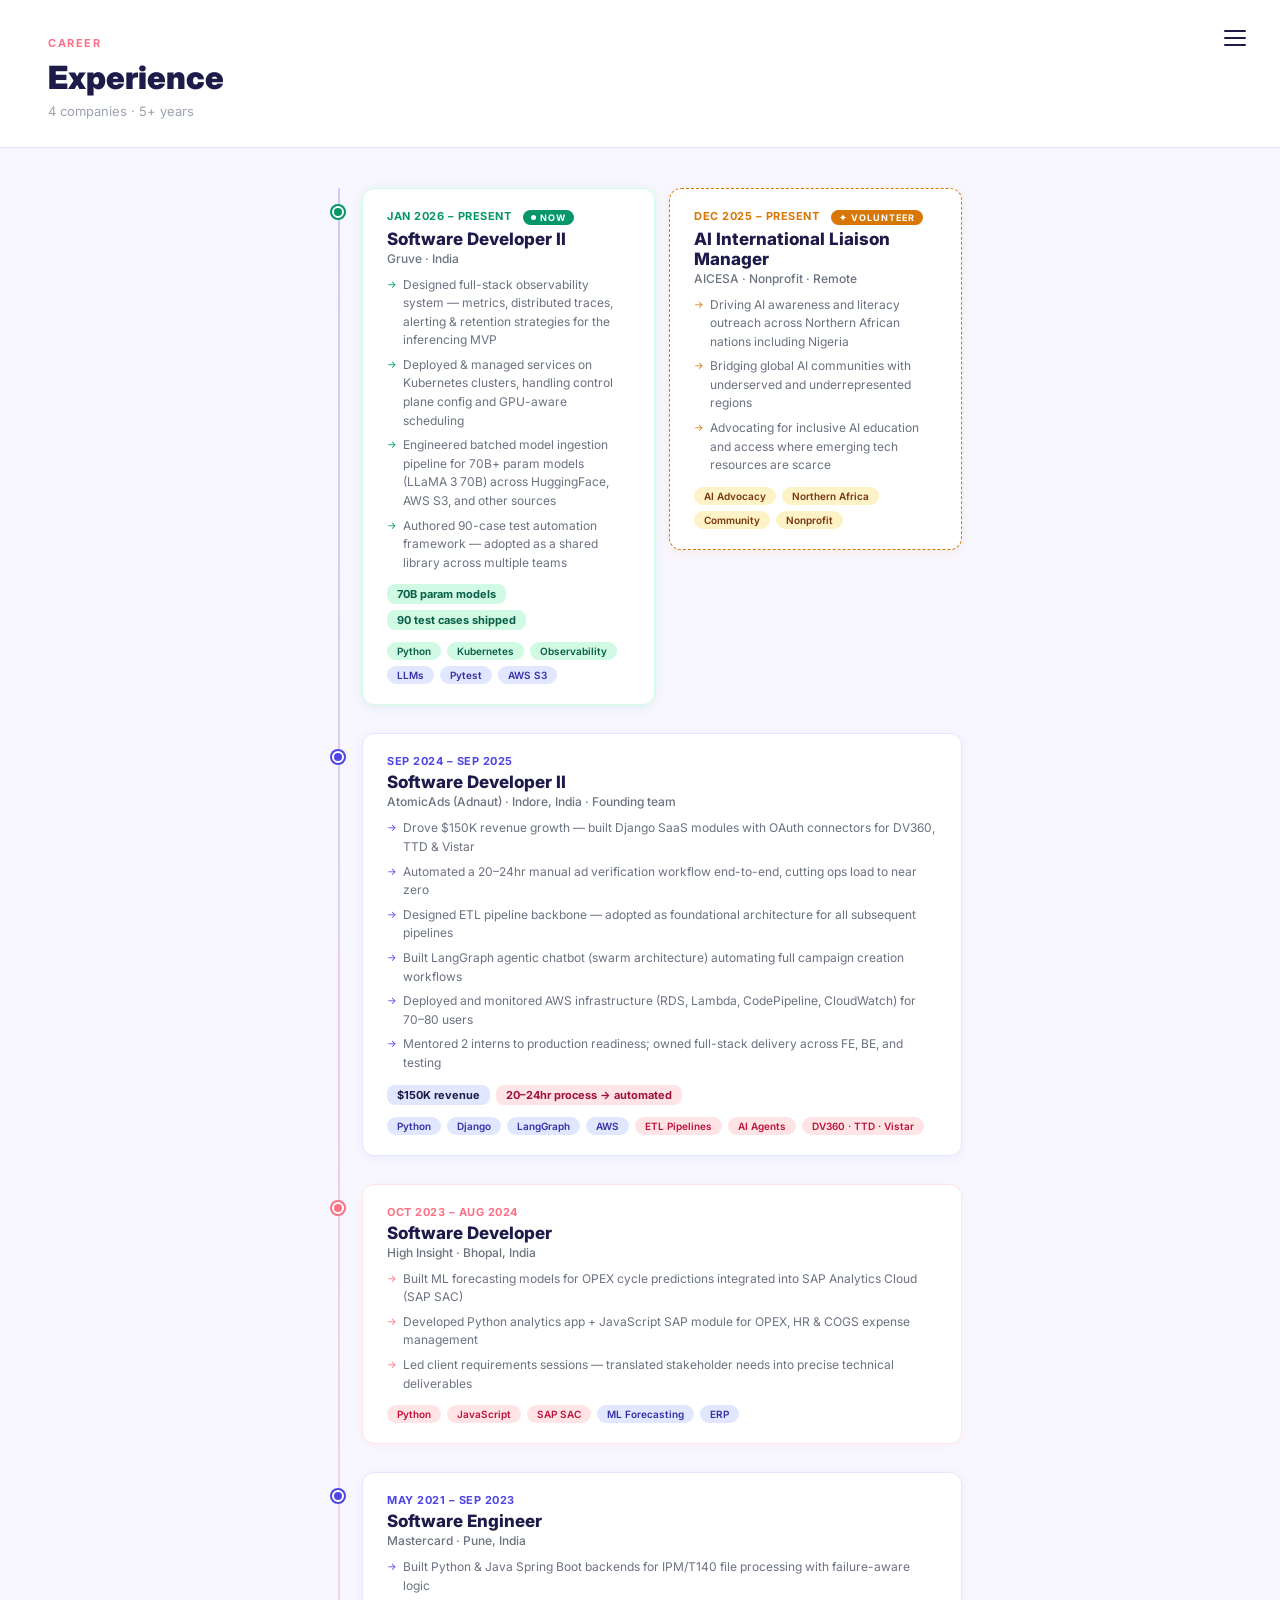
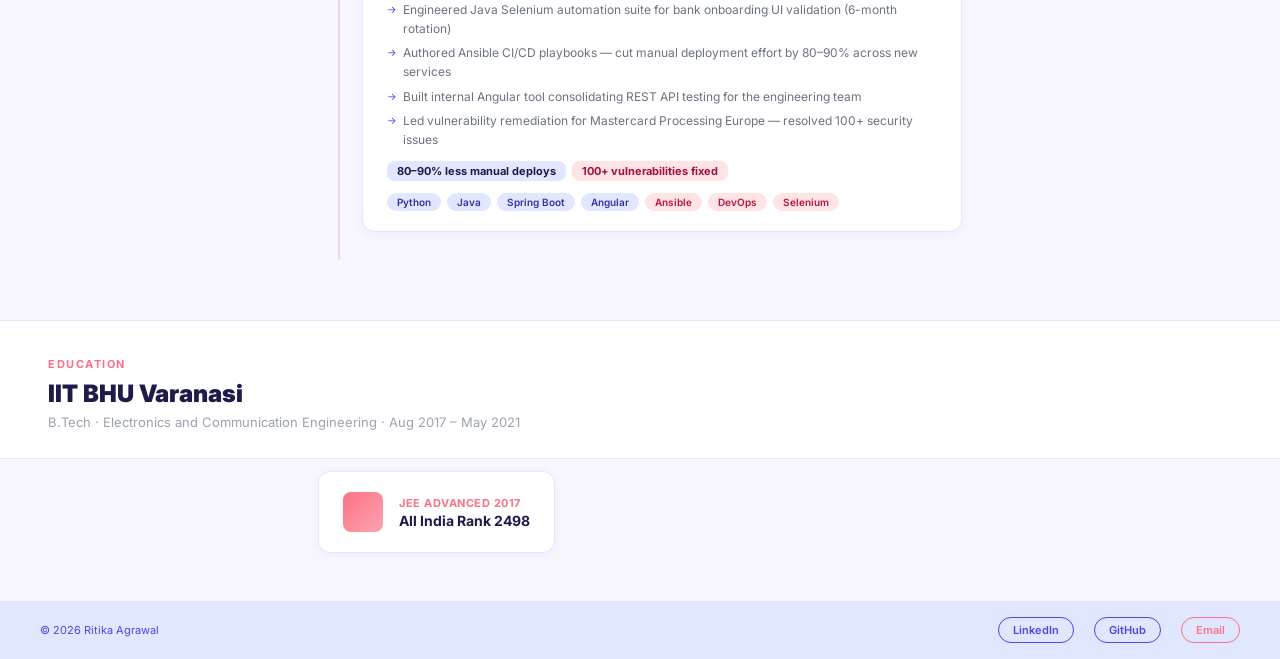
==== commit 22a1c974: "update experience page with full career history and UI improvements - Add Gruve (SDE II, Jan 2026) a" ====
--- a/experience.html
+++ b/experience.html
@@ -40,41 +40,62 @@
   <div class="timeline-wrap">
     <div class="timeline-line"></div>
 
-    <!-- Gruve — CURRENT -->
+    <!-- Current period — Gruve + AICESA in parallel -->
     <div class="timeline-entry" data-aos="fade-up" data-aos-duration="500" data-aos-delay="0">
       <div class="timeline-dot-wrap">
         <div class="timeline-dot dot-emerald"></div>
       </div>
-      <div class="timeline-card card-emerald">
-        <div class="card-header-row">
-          <div>
-            <div class="card-year year-emerald">
-              Jan 2026 – Present
-              <span class="now-badge"><span class="now-dot"></span>Now</span>
-            </div>
-            <div class="card-title">Software Developer</div>
-            <div class="card-sub">Gruve · India</div>
-          </div>
-          <div class="card-logo" style="background: linear-gradient(135deg, #059669, #6ee7b7);"></div>
-        </div>
-        <ul class="card-bullets">
-          <li>Designed full-stack observability system — metrics, distributed traces, alerting &amp; retention strategies for the inferencing MVP</li>
-          <li>Deployed &amp; managed services on Kubernetes clusters, handling control plane config and GPU-aware scheduling</li>
-          <li>Engineered batched model ingestion pipeline for 70B+ param models (LLaMA 3 70B) across HuggingFace, AWS S3, and other sources</li>
-          <li>Authored 90-case test automation framework — adopted as a shared library across multiple teams</li>
-        </ul>
-        <div class="stat-chips">
-          <span class="stat-chip stat-chip-emerald">70B param models</span>
-          <span class="stat-chip stat-chip-emerald">90 test cases shipped</span>
-        </div>
-        <div class="tags">
-          <span class="tag tag-emerald">Python</span>
-          <span class="tag tag-emerald">Kubernetes</span>
-          <span class="tag tag-emerald">Observability</span>
-          <span class="tag tag-indigo">LLMs</span>
-          <span class="tag tag-indigo">Pytest</span>
-          <span class="tag tag-indigo">AWS S3</span>
-        </div>
+      <div class="timeline-parallel">
+
+        <!-- Gruve -->
+        <div class="timeline-card card-emerald">
+          <div class="card-year year-emerald">
+            Jan 2026 – Present
+            <span class="now-badge"><span class="now-dot"></span>Now</span>
+          </div>
+          <div class="card-title">Software Developer II</div>
+          <div class="card-sub" style="margin-bottom:10px;">Gruve · India</div>
+          <ul class="card-bullets">
+            <li>Designed full-stack observability system — metrics, distributed traces, alerting &amp; retention strategies for the inferencing MVP</li>
+            <li>Deployed &amp; managed services on Kubernetes clusters, handling control plane config and GPU-aware scheduling</li>
+            <li>Engineered batched model ingestion pipeline for 70B+ param models (LLaMA 3 70B) across HuggingFace, AWS S3, and other sources</li>
+            <li>Authored 90-case test automation framework — adopted as a shared library across multiple teams</li>
+          </ul>
+          <div class="stat-chips">
+            <span class="stat-chip stat-chip-emerald">70B param models</span>
+            <span class="stat-chip stat-chip-emerald">90 test cases shipped</span>
+          </div>
+          <div class="tags">
+            <span class="tag tag-emerald">Python</span>
+            <span class="tag tag-emerald">Kubernetes</span>
+            <span class="tag tag-emerald">Observability</span>
+            <span class="tag tag-indigo">LLMs</span>
+            <span class="tag tag-indigo">Pytest</span>
+            <span class="tag tag-indigo">AWS S3</span>
+          </div>
+        </div>
+
+        <!-- AICESA -->
+        <div class="timeline-card card-amber">
+          <div class="card-year year-amber">
+            Dec 2025 – Present
+            <span class="passion-badge">✦ Volunteer</span>
+          </div>
+          <div class="card-title">AI International Liaison Manager</div>
+          <div class="card-sub" style="margin-bottom:10px;">AICESA · Nonprofit · Remote</div>
+          <ul class="card-bullets">
+            <li>Driving AI awareness and literacy outreach across Northern African nations including Nigeria</li>
+            <li>Bridging global AI communities with underserved and underrepresented regions</li>
+            <li>Advocating for inclusive AI education and access where emerging tech resources are scarce</li>
+          </ul>
+          <div class="tags">
+            <span class="tag tag-amber">AI Advocacy</span>
+            <span class="tag tag-amber">Northern Africa</span>
+            <span class="tag tag-amber">Community</span>
+            <span class="tag tag-amber">Nonprofit</span>
+          </div>
+        </div>
+
       </div>
     </div>
 
@@ -84,14 +105,9 @@
         <div class="timeline-dot dot-indigo"></div>
       </div>
       <div class="timeline-card card-indigo">
-        <div class="card-header-row">
-          <div>
-            <div class="card-year year-indigo">Sep 2024 – Sep 2025</div>
-            <div class="card-title">Software Developer II</div>
-            <div class="card-sub">AtomicAds (Adnaut) · Indore, India · Founding team</div>
-          </div>
-          <div class="card-logo" style="background: linear-gradient(135deg, #4f46e5, #818cf8);"></div>
-        </div>
+        <div class="card-year year-indigo">Sep 2024 – Sep 2025</div>
+        <div class="card-title">Software Developer II</div>
+        <div class="card-sub" style="margin-bottom:10px;">AtomicAds (Adnaut) · Indore, India · Founding team</div>
         <ul class="card-bullets">
           <li>Drove $150K revenue growth — built Django SaaS modules with OAuth connectors for DV360, TTD &amp; Vistar</li>
           <li>Automated a 20–24hr manual ad verification workflow end-to-end, cutting ops load to near zero</li>
@@ -122,14 +138,9 @@
         <div class="timeline-dot dot-coral"></div>
       </div>
       <div class="timeline-card card-coral">
-        <div class="card-header-row">
-          <div>
-            <div class="card-year year-coral">Oct 2023 – Aug 2024</div>
-            <div class="card-title">Software Developer</div>
-            <div class="card-sub">High Insight · Bhopal, India</div>
-          </div>
-          <div class="card-logo" style="background: linear-gradient(135deg, #fb7185, #fda4af);"></div>
-        </div>
+        <div class="card-year year-coral">Oct 2023 – Aug 2024</div>
+        <div class="card-title">Software Developer</div>
+        <div class="card-sub" style="margin-bottom:10px;">High Insight · Bhopal, India</div>
         <ul class="card-bullets">
           <li>Built ML forecasting models for OPEX cycle predictions integrated into SAP Analytics Cloud (SAP SAC)</li>
           <li>Developed Python analytics app + JavaScript SAP module for OPEX, HR &amp; COGS expense management</li>
@@ -151,14 +162,9 @@
         <div class="timeline-dot dot-indigo"></div>
       </div>
       <div class="timeline-card card-indigo">
-        <div class="card-header-row">
-          <div>
-            <div class="card-year year-indigo">May 2021 – Sep 2023</div>
-            <div class="card-title">Software Engineer</div>
-            <div class="card-sub">Mastercard · Pune, India</div>
-          </div>
-          <div class="card-logo" style="background: linear-gradient(135deg, #818cf8, #c7d2fe);"></div>
-        </div>
+        <div class="card-year year-indigo">May 2021 – Sep 2023</div>
+        <div class="card-title">Software Engineer</div>
+        <div class="card-sub" style="margin-bottom:10px;">Mastercard · Pune, India</div>
         <ul class="card-bullets">
           <li>Built Python &amp; Java Spring Boot backends for IPM/T140 file processing with failure-aware logic</li>
           <li>Engineered Java Selenium automation suite for bank onboarding UI validation (6-month rotation)</li>
--- a/assets/css/style.css
+++ b/assets/css/style.css
@@ -8,6 +8,9 @@
   --emerald:       #059669;
   --emerald-dark:  #064e3b;
   --emerald-light: #d1fae5;
+  --amber:         #d97706;
+  --amber-dark:    #78350f;
+  --amber-light:   #fef3c7;
   --bg:            #f8f7ff;
   --text:          #1e1b4b;
   --muted:         #6b7280;
@@ -453,6 +456,48 @@
 .stat-chip-coral   { background: var(--coral-light);   color: #9f1239; }
 .stat-chip-emerald { background: var(--emerald-light); color: #065f46; }
 
+/* Amber (volunteer / passion role) */
+.dot-amber    { background: var(--amber); box-shadow: 0 0 0 2px var(--amber); }
+.card-amber   { border: 1.5px dashed var(--amber); box-shadow: 0 2px 12px rgba(217, 119, 6, 0.10); }
+.card-amber:hover { box-shadow: 0 4px 20px rgba(217, 119, 6, 0.18); }
+.year-amber   { color: var(--amber); }
+.tag-amber    { background: var(--amber-light); color: var(--amber-dark); }
+.card-amber .card-bullets li::before { color: var(--amber); }
+
+/* Passion / volunteer badge */
+.passion-badge {
+  display: inline-flex;
+  align-items: center;
+  gap: 4px;
+  background: var(--amber);
+  color: #fff;
+  font-size: 9px;
+  font-weight: 700;
+  letter-spacing: 1px;
+  text-transform: uppercase;
+  border-radius: 20px;
+  padding: 2px 8px;
+  margin-left: 8px;
+  vertical-align: middle;
+}
+
+/* Parallel cards (Gruve + AICESA side by side) */
+.timeline-parallel {
+  display: flex;
+  flex: 1;
+  gap: 14px;
+  align-items: flex-start;
+}
+
+.timeline-parallel .timeline-card {
+  flex: 1;
+  min-width: 0;
+}
+
+@media (max-width: 768px) {
+  .timeline-parallel { flex-direction: column; }
+}
+
 /* FADED older entries */
 .fade-1 { opacity: 0.75; }
 .fade-2 { opacity: 0.5;  }
